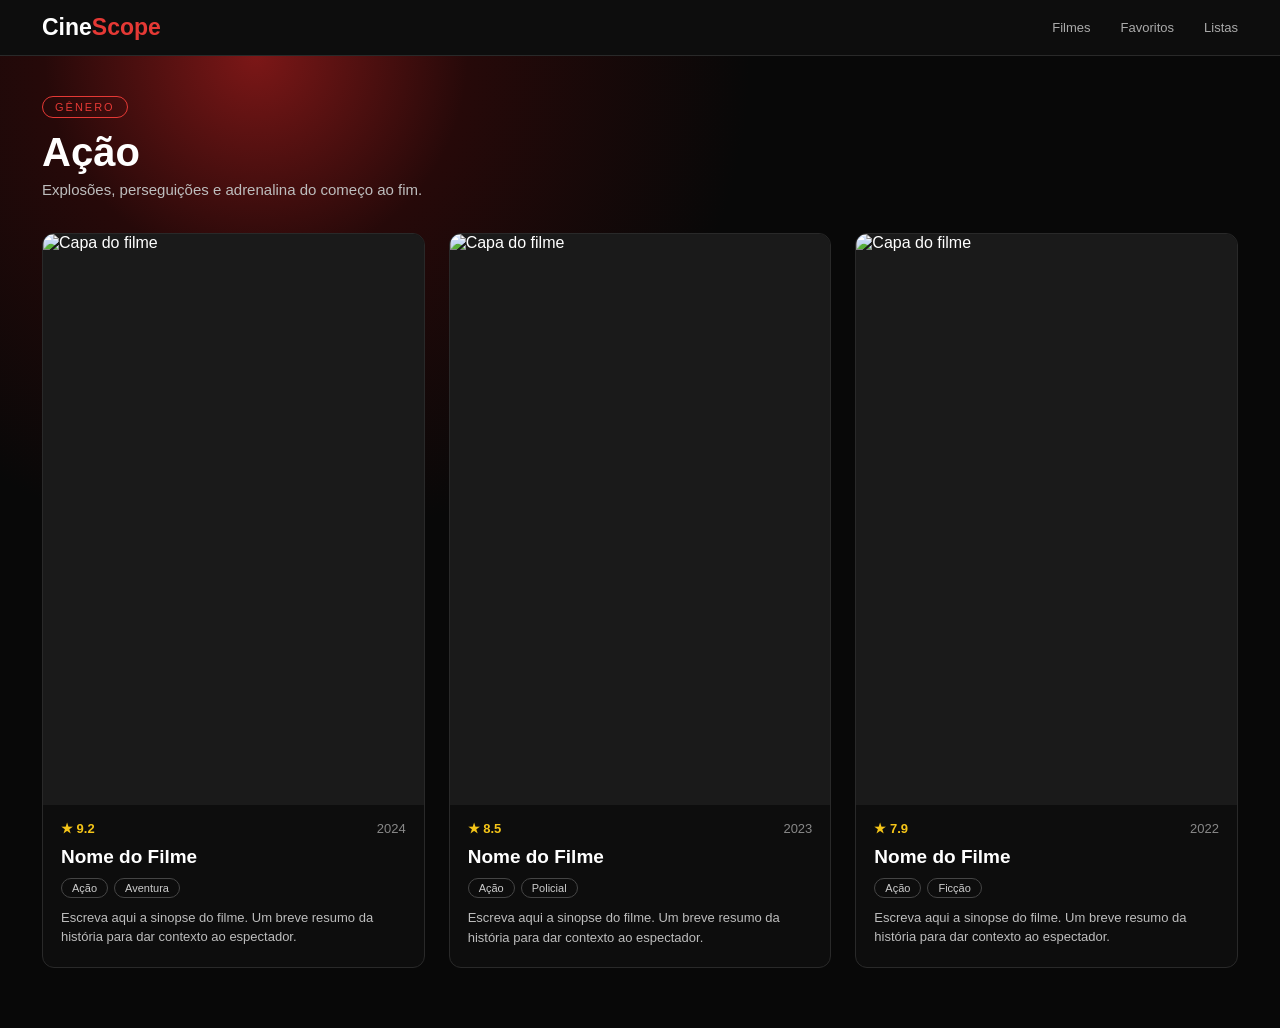
==== pages/acao.html @ 71d63e0b "adicionando página de ação" ====
<!DOCTYPE html>
<html lang="pt-BR">
<head>
    <meta charset="UTF-8">
    <meta name="viewport" content="width=device-width, initial-scale=1.0">
    <title>Ação — CineScope</title>

    <!-- CSS global -->
    <link rel="stylesheet" href="../css/style.css">

    <!-- CSS exclusivo desta página -->
    <link rel="stylesheet" href="../css/acao.css">
</head>

<body>

    <header>

        <div class="logo">
            Cine<span>Scope</span>
        </div>

        <nav>
            <a href="../index.html">Filmes</a>
            <a href="#">Favoritos</a>
            <a href="#">Listas</a>
        </nav>

    </header>


    <main class="pagina-genero">

        <div class="titulo-genero">
            <span class="tag">Gênero</span>
            <h1>Ação</h1>
            <p>Explosões, perseguições e adrenalina do começo ao fim.</p>
        </div>


        <div class="filmes-grid">

            <!-- ===== Filme 1 ===== -->
            <article class="filme-card">

                <img
                    class="filme-capa"
                    src="https://via.placeholder.com/400x600/1a1a1a/e53935?text=Capa"
                    alt="Capa do filme"
                >

                <div class="filme-info">

                    <div class="filme-topo">
                        <span class="filme-nota">★ 9.2</span>
                        <span class="filme-ano">2024</span>
                    </div>

                    <h2 class="filme-nome">Nome do Filme</h2>

                    <div class="filme-generos">
                        <span>Ação</span>
                        <span>Aventura</span>
                    </div>

                    <p class="filme-sinopse">
                        Escreva aqui a sinopse do filme. Um breve resumo
                        da história para dar contexto ao espectador.
                    </p>

                </div>

            </article>


            <!-- ===== Filme 2 ===== -->
            <article class="filme-card">

                <img
                    class="filme-capa"
                    src="https://via.placeholder.com/400x600/1a1a1a/e53935?text=Capa"
                    alt="Capa do filme"
                >

                <div class="filme-info">

                    <div class="filme-topo">
                        <span class="filme-nota">★ 8.5</span>
                        <span class="filme-ano">2023</span>
                    </div>

                    <h2 class="filme-nome">Nome do Filme</h2>

                    <div class="filme-generos">
                        <span>Ação</span>
                        <span>Policial</span>
                    </div>

                    <p class="filme-sinopse">
                        Escreva aqui a sinopse do filme. Um breve resumo
                        da história para dar contexto ao espectador.
                    </p>

                </div>

            </article>


            <!-- ===== Filme 3 ===== -->
            <article class="filme-card">

                <img
                    class="filme-capa"
                    src="https://via.placeholder.com/400x600/1a1a1a/e53935?text=Capa"
                    alt="Capa do filme"
                >

                <div class="filme-info">

                    <div class="filme-topo">
                        <span class="filme-nota">★ 7.9</span>
                        <span class="filme-ano">2022</span>
                    </div>

                    <h2 class="filme-nome">Nome do Filme</h2>

                    <div class="filme-generos">
                        <span>Ação</span>
                        <span>Ficção</span>
                    </div>

                    <p class="filme-sinopse">
                        Escreva aqui a sinopse do filme. Um breve resumo
                        da história para dar contexto ao espectador.
                    </p>

                </div>

            </article>

        </div>

    </main>

</body>
</html>
---- css/style.css ----
* {
    margin: 0;
    padding: 0;
    box-sizing: border-box;
}

body {
    background: #080808;
    color: white;
    font-family: Arial, sans-serif;
}

header {
    height: 56px;

    display: flex;
    align-items: center;
    justify-content: space-between;

    padding: 0 42px;

    background: #0d0d0d;

    border-bottom: 1px solid #292929;
}
.logo {
    font-size: 23px;
    font-weight: bold;
}

.logo span {
    color: #e53935;
}
nav {
    display: flex;
    gap: 30px;
    height: 100%;
}

nav a {
    position: relative;

    display: flex;
    align-items: center;

    color: #aaa;

    text-decoration: none;

    font-size: 13px;
}

nav a:hover {
    color: white;
}

nav .ativo {
    color: white;
}

nav .ativo::after {
    content: "";

    position: absolute;

    bottom: 0;
    left: 0;

    width: 100%;
    height: 3px;

    background: #e53935;
}
main {
    min-height: calc(100vh - 56px);

    position: relative;

    overflow: hidden;

    background:
        radial-gradient(
            circle at 20% 0%,
            #7c1717 0%,
            #260909 15%,
            #080808 35%
        );
}


.conteudo {
    position: relative;

    text-align: center;

    padding-top: 125px;
}


.conteudo h1 {
    font-size: 45px;

    margin-bottom: 8px;
}



.conteudo p {
    color: #bdbdbd;

    font-size: 20px;

    margin-bottom: 25px;
}


.pesquisa {
    width: 520px;
    height: 56px;

    margin: auto;

    display: flex;
    align-items: center;

    padding: 0 18px;

    border: 2px solid #e53935;

    border-radius: 30px;

    background: #0c0c0c;
}



.pesquisa span {
    color: #ddd;

    font-size: 30px;

    margin-right: 12px;
}



.pesquisa input {
    width: 100%;

    border: none;
    outline: none;

    background: transparent;

    color: white;

    font-size: 16px;
}

.pesquisa input::placeholder {
    color: #777;
}



.generos {
    margin-top: 31px;

    display: flex;

    justify-content: center;

    gap: 11px;

    flex-wrap: wrap;
}

.generos a {
    padding: 9px 17px;

    border: 1px solid #454545;

    border-radius: 22px;

    background: transparent;

    color: #ccc;

    cursor: pointer;
}
.generos button {
    padding: 9px 17px;

    border: 1px solid #454545;

    border-radius: 22px;

    background: transparent;

    color: #ccc;

    cursor: pointer;
}

.generos button:hover {
    border-color: #e53935;

    color: white;
}


.sugestoes {
    margin-top: 40px;

    display: flex;

    justify-content: center;
}

.sugestoes a {
    padding: 0 18px;

    color: #888;

    font-size: 13px;

    text-decoration: none;

    border-right: 1px solid #444;
}

.sugestoes a:last-child {
    border-right: none;
}

.sugestoes a:hover {
    color: white;
}


@media (max-width: 650px) {

    header {
        padding: 0 20px;
    }

    .conteudo {
        padding: 80px 20px;
    }

    .conteudo h1 {
        font-size: 32px;
    }

    .conteudo p {
        font-size: 16px;
    }

    .pesquisa {
        width: 100%;
    }

    .generos {
        gap: 8px;
    }

    .sugestoes {
        flex-wrap: wrap;
        gap: 15px;
    }

    .sugestoes a {
        border: none;
    }
}
---- css/acao.css ----
/* ============================
   PÁGINA: AÇÃO
   ============================ */

/* Cor de destaque exclusiva deste gênero */
:root {
    --acento: #e53935;
    --acento-glow: #7c1717;
    --acento-fade: #260909;
}


.pagina-genero {
    min-height: calc(100vh - 56px);

    padding: 40px 42px 60px;

    background:
        radial-gradient(
            circle at 20% 0%,
            var(--acento-glow) 0%,
            var(--acento-fade) 15%,
            #080808 35%
        );
}


/* Cabeçalho do gênero */
.titulo-genero {
    margin-bottom: 35px;
}

.titulo-genero .tag {
    display: inline-block;

    font-size: 11px;

    letter-spacing: 2px;

    text-transform: uppercase;

    color: var(--acento);

    border: 1px solid var(--acento);

    border-radius: 20px;

    padding: 4px 12px;

    margin-bottom: 12px;
}

.titulo-genero h1 {
    font-size: 40px;

    margin-bottom: 6px;
}

.titulo-genero p {
    color: #bdbdbd;

    font-size: 15px;
}


/* Grade de filmes */
.filmes-grid {
    display: grid;

    grid-template-columns: repeat(3, 1fr);

    gap: 24px;
}


/* Card do filme */
.filme-card {
    background: #0d0d0d;

    border: 1px solid #292929;

    border-radius: 12px;

    overflow: hidden;

    display: flex;
    flex-direction: column;

    transition: transform .2s, border-color .2s;
}

.filme-card:hover {
    transform: translateY(-4px);

    border-color: var(--acento);
}

.filme-capa {
    width: 100%;

    aspect-ratio: 2 / 3;

    object-fit: cover;

    display: block;

    background: #1a1a1a;
}

.filme-info {
    padding: 16px 18px 20px;

    display: flex;
    flex-direction: column;

    gap: 10px;
}

.filme-topo {
    display: flex;

    justify-content: space-between;
    align-items: center;

    font-size: 13px;

    color: #aaa;
}

.filme-nota {
    color: #f5c518;

    font-weight: bold;
}

.filme-ano {
    color: #888;
}

.filme-nome {
    font-size: 19px;

    color: #fff;
}

.filme-generos {
    display: flex;

    flex-wrap: wrap;

    gap: 6px;
}

.filme-generos span {
    font-size: 11px;

    padding: 3px 10px;

    border: 1px solid #454545;

    border-radius: 14px;

    color: #ccc;
}

.filme-sinopse {
    font-size: 13px;

    line-height: 1.5;

    color: #bdbdbd;
}


/* Responsivo */
@media (max-width: 900px) {
    .filmes-grid {
        grid-template-columns: repeat(2, 1fr);
    }
}

@media (max-width: 650px) {
    .pagina-genero {
        padding: 30px 20px 50px;
    }

    .titulo-genero h1 {
        font-size: 30px;
    }

    .filmes-grid {
        grid-template-columns: 1fr;

        gap: 20px;
    }
}
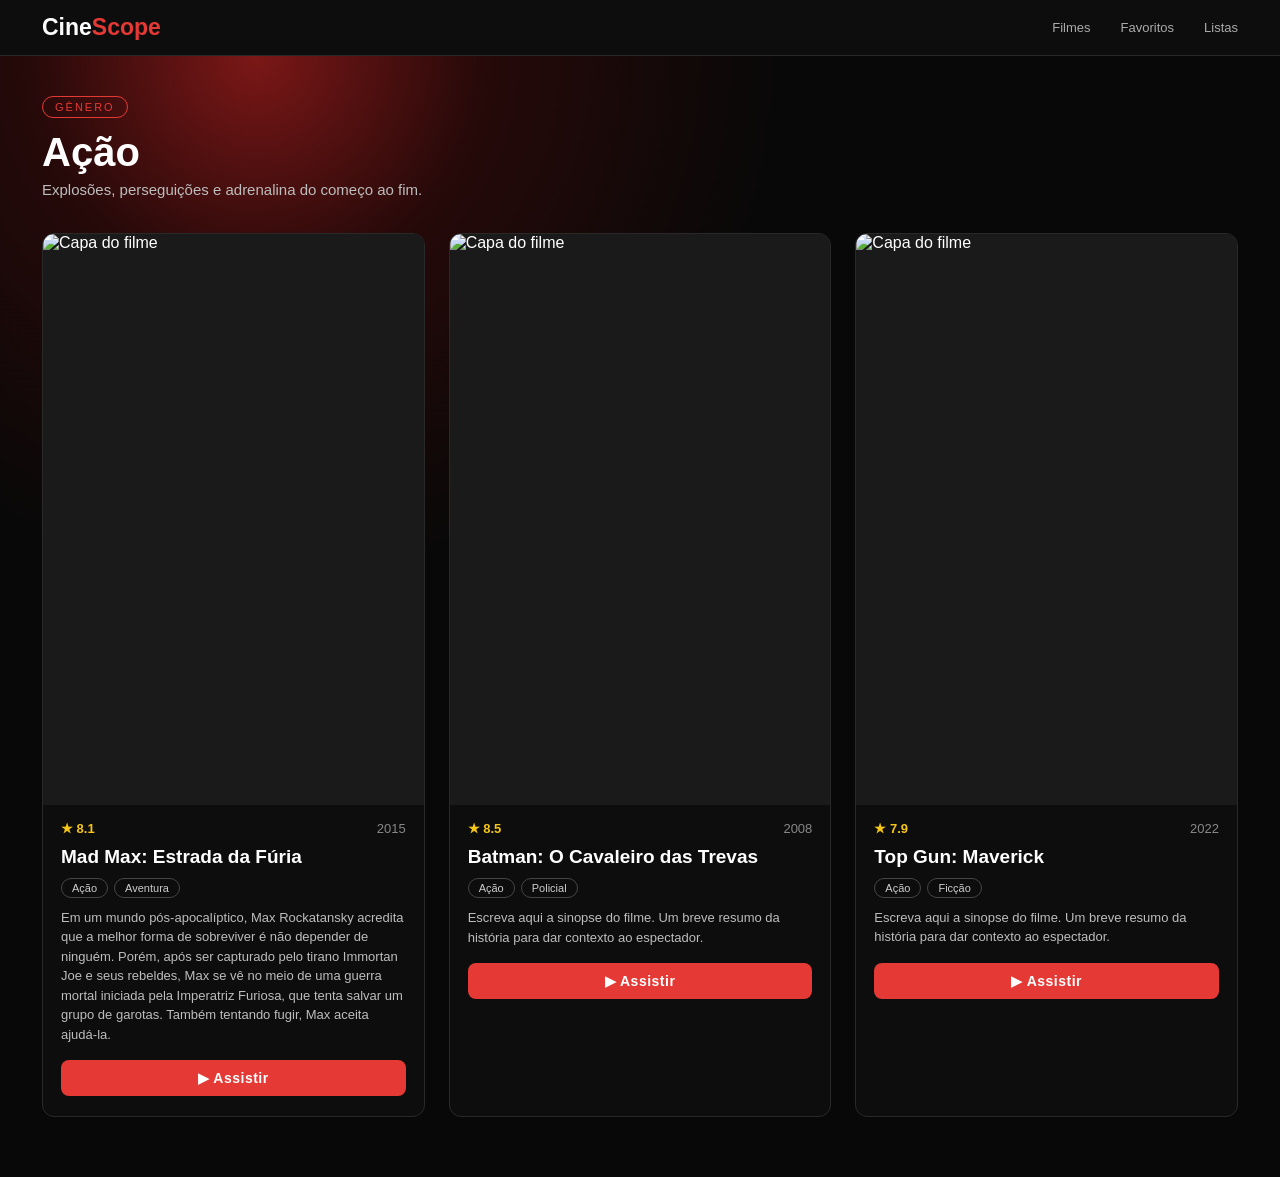
==== commit 7e2b48eb: "adicionando imagem mad max e ajustes na página de ação" ====
--- a/pages/acao.html
+++ b/pages/acao.html
@@ -4,30 +4,19 @@
     <meta charset="UTF-8">
     <meta name="viewport" content="width=device-width, initial-scale=1.0">
     <title>Ação — CineScope</title>
-
-    <!-- CSS global -->
     <link rel="stylesheet" href="../css/style.css">
-
-    <!-- CSS exclusivo desta página -->
     <link rel="stylesheet" href="../css/acao.css">
 </head>
-
 <body>
 
     <header>
-
-        <div class="logo">
-            Cine<span>Scope</span>
-        </div>
-
+        <div class="logo">Cine<span>Scope</span></div>
         <nav>
             <a href="../index.html">Filmes</a>
             <a href="#">Favoritos</a>
             <a href="#">Listas</a>
         </nav>
-
     </header>
-
 
     <main class="pagina-genero">
 
@@ -37,105 +26,93 @@
             <p>Explosões, perseguições e adrenalina do começo ao fim.</p>
         </div>
 
-
         <div class="filmes-grid">
 
             <!-- ===== Filme 1 ===== -->
             <article class="filme-card">
-
-                <img
-                    class="filme-capa"
-                    src="https://via.placeholder.com/400x600/1a1a1a/e53935?text=Capa"
-                    alt="Capa do filme"
-                >
-
+                <img class="filme-capa"
+                     src="images\mad max.webp"
+                     alt="Capa do filme">
                 <div class="filme-info">
-
                     <div class="filme-topo">
-                        <span class="filme-nota">★ 9.2</span>
-                        <span class="filme-ano">2024</span>
+                        <span class="filme-nota">★ 8.1</span>
+                        <span class="filme-ano">2015</span>
                     </div>
-
-                    <h2 class="filme-nome">Nome do Filme</h2>
-
+                    <h2 class="filme-nome">Mad Max: Estrada da Fúria</h2>
                     <div class="filme-generos">
                         <span>Ação</span>
                         <span>Aventura</span>
                     </div>
+                    <p class="filme-sinopse">
+                        Em um mundo pós-apocalíptico, Max Rockatansky acredita que a melhor forma de 
+                        sobreviver é não depender de ninguém. Porém, após ser capturado pelo tirano 
+                        Immortan Joe e seus rebeldes, Max se vê no meio de uma guerra mortal iniciada pela 
+                        Imperatriz Furiosa, que tenta salvar um grupo de garotas. Também tentando fugir, 
+                        Max aceita ajudá-la.
+                    </p>
+                    <a class="filme-assistir"
+                       href="https://exemplo.com/onde-assistir"
+                       target="_blank"
+                       rel="noopener noreferrer">
+                        ▶ Assistir
+                    </a>
+                </div>
+            </article>
 
+            <!-- ===== Filme 2 ===== -->
+            <article class="filme-card">
+                <img class="filme-capa"
+                     src="https://via.placeholder.com/400x600/1a1a1a/e53935?text=Capa"
+                     alt="Capa do filme">
+                <div class="filme-info">
+                    <div class="filme-topo">
+                        <span class="filme-nota">★ 8.5</span>
+                        <span class="filme-ano">2008</span>
+                    </div>
+                    <h2 class="filme-nome">Batman: O Cavaleiro das Trevas</h2>
+                    <div class="filme-generos">
+                        <span>Ação</span>
+                        <span>Policial</span>
+                    </div>
                     <p class="filme-sinopse">
                         Escreva aqui a sinopse do filme. Um breve resumo
                         da história para dar contexto ao espectador.
                     </p>
-
+                    <a class="filme-assistir"
+                       href="https://exemplo.com/onde-assistir"
+                       target="_blank"
+                       rel="noopener noreferrer">
+                        ▶ Assistir
+                    </a>
                 </div>
-
             </article>
 
-
-            <!-- ===== Filme 2 ===== -->
+            <!-- ===== Filme 3 ===== -->
             <article class="filme-card">
-
-                <img
-                    class="filme-capa"
-                    src="https://via.placeholder.com/400x600/1a1a1a/e53935?text=Capa"
-                    alt="Capa do filme"
-                >
-
+                <img class="filme-capa"
+                     src="https://via.placeholder.com/400x600/1a1a1a/e53935?text=Capa"
+                     alt="Capa do filme">
                 <div class="filme-info">
-
                     <div class="filme-topo">
-                        <span class="filme-nota">★ 8.5</span>
-                        <span class="filme-ano">2023</span>
+                        <span class="filme-nota">★ 7.9</span>
+                        <span class="filme-ano">2022</span>
                     </div>
-
-                    <h2 class="filme-nome">Nome do Filme</h2>
-
+                    <h2 class="filme-nome">Top Gun: Maverick</h2>
                     <div class="filme-generos">
                         <span>Ação</span>
-                        <span>Policial</span>
+                        <span>Ficção</span>
                     </div>
-
                     <p class="filme-sinopse">
                         Escreva aqui a sinopse do filme. Um breve resumo
                         da história para dar contexto ao espectador.
                     </p>
-
+                    <a class="filme-assistir"
+                       href="https://exemplo.com/onde-assistir"
+                       target="_blank"
+                       rel="noopener noreferrer">
+                        ▶ Assistir
+                    </a>
                 </div>
-
-            </article>
-
-
-            <!-- ===== Filme 3 ===== -->
-            <article class="filme-card">
-
-                <img
-                    class="filme-capa"
-                    src="https://via.placeholder.com/400x600/1a1a1a/e53935?text=Capa"
-                    alt="Capa do filme"
-                >
-
-                <div class="filme-info">
-
-                    <div class="filme-topo">
-                        <span class="filme-nota">★ 7.9</span>
-                        <span class="filme-ano">2022</span>
-                    </div>
-
-                    <h2 class="filme-nome">Nome do Filme</h2>
-
-                    <div class="filme-generos">
-                        <span>Ação</span>
-                        <span>Ficção</span>
-                    </div>
-
-                    <p class="filme-sinopse">
-                        Escreva aqui a sinopse do filme. Um breve resumo
-                        da história para dar contexto ao espectador.
-                    </p>
-
-                </div>
-
             </article>
 
         </div>
--- a/css/acao.css
+++ b/css/acao.css
@@ -9,12 +9,9 @@
     --acento-fade: #260909;
 }
 
-
 .pagina-genero {
     min-height: calc(100vh - 56px);
-
     padding: 40px 42px 60px;
-
     background:
         radial-gradient(
             circle at 20% 0%,
@@ -24,112 +21,78 @@
         );
 }
 
-
-/* Cabeçalho do gênero */
 .titulo-genero {
     margin-bottom: 35px;
 }
 
 .titulo-genero .tag {
     display: inline-block;
-
     font-size: 11px;
-
     letter-spacing: 2px;
-
     text-transform: uppercase;
-
     color: var(--acento);
-
     border: 1px solid var(--acento);
-
     border-radius: 20px;
-
     padding: 4px 12px;
-
     margin-bottom: 12px;
 }
 
 .titulo-genero h1 {
     font-size: 40px;
-
     margin-bottom: 6px;
 }
 
 .titulo-genero p {
     color: #bdbdbd;
-
     font-size: 15px;
 }
 
-
-/* Grade de filmes */
 .filmes-grid {
     display: grid;
-
     grid-template-columns: repeat(3, 1fr);
-
     gap: 24px;
 }
 
-
-/* Card do filme */
 .filme-card {
     background: #0d0d0d;
-
     border: 1px solid #292929;
-
     border-radius: 12px;
-
     overflow: hidden;
-
     display: flex;
     flex-direction: column;
-
     transition: transform .2s, border-color .2s;
 }
 
 .filme-card:hover {
     transform: translateY(-4px);
-
     border-color: var(--acento);
 }
 
 .filme-capa {
     width: 100%;
-
     aspect-ratio: 2 / 3;
-
     object-fit: cover;
-
     display: block;
-
     background: #1a1a1a;
 }
 
 .filme-info {
     padding: 16px 18px 20px;
-
     display: flex;
     flex-direction: column;
-
     gap: 10px;
 }
 
 .filme-topo {
     display: flex;
-
     justify-content: space-between;
     align-items: center;
-
     font-size: 13px;
-
     color: #aaa;
 }
 
 .filme-nota {
     color: #f5c518;
-
     font-weight: bold;
 }
 
@@ -139,40 +102,53 @@
 
 .filme-nome {
     font-size: 19px;
-
     color: #fff;
 }
 
 .filme-generos {
     display: flex;
-
     flex-wrap: wrap;
-
     gap: 6px;
 }
 
 .filme-generos span {
     font-size: 11px;
-
     padding: 3px 10px;
-
     border: 1px solid #454545;
-
     border-radius: 14px;
-
     color: #ccc;
 }
 
 .filme-sinopse {
     font-size: 13px;
-
     line-height: 1.5;
-
     color: #bdbdbd;
 }
 
+.filme-assistir {
+    display: block;
+    margin-top: 6px;
+    padding: 10px 16px;
+    text-align: center;
+    background: var(--acento);
+    color: #fff;
+    font-size: 14px;
+    font-weight: bold;
+    letter-spacing: .5px;
+    text-decoration: none;
+    border-radius: 8px;
+    transition: filter .2s, transform .2s;
+}
 
-/* Responsivo */
+.filme-assistir:hover {
+    filter: brightness(1.15);
+    transform: translateY(-1px);
+}
+
+.filme-assistir:active {
+    transform: translateY(0);
+}
+
 @media (max-width: 900px) {
     .filmes-grid {
         grid-template-columns: repeat(2, 1fr);
@@ -183,14 +159,11 @@
     .pagina-genero {
         padding: 30px 20px 50px;
     }
-
     .titulo-genero h1 {
         font-size: 30px;
     }
-
     .filmes-grid {
         grid-template-columns: 1fr;
-
         gap: 20px;
     }
 }
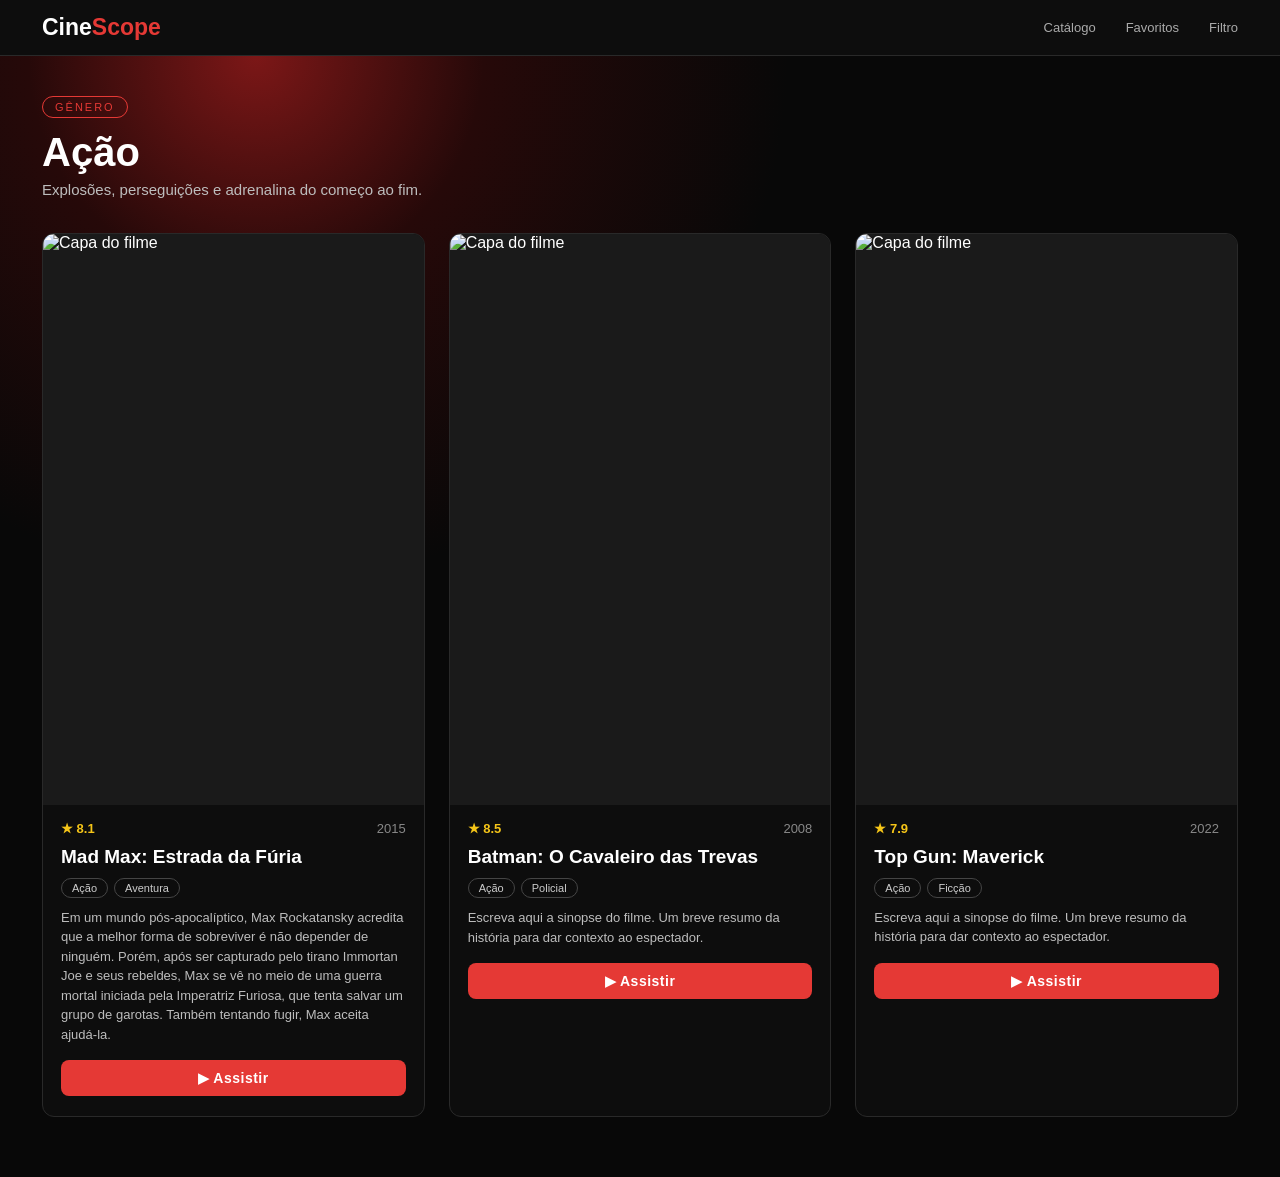
==== commit 2af75b86: "ajustes de css e paginas" ====
--- a/pages/acao.html
+++ b/pages/acao.html
@@ -12,9 +12,9 @@
     <header>
         <div class="logo">Cine<span>Scope</span></div>
         <nav>
-            <a href="../index.html">Filmes</a>
+            <a href="../index.html">Catálogo</a>
             <a href="#">Favoritos</a>
-            <a href="#">Listas</a>
+            <a href="../pages/filtro.html">Filtro</a>
         </nav>
     </header>
 
--- a/css/style.css
+++ b/css/style.css
@@ -207,6 +207,9 @@
 
     color: white;
 }
+a {
+    text-decoration: none;
+}
 
 
 .sugestoes {
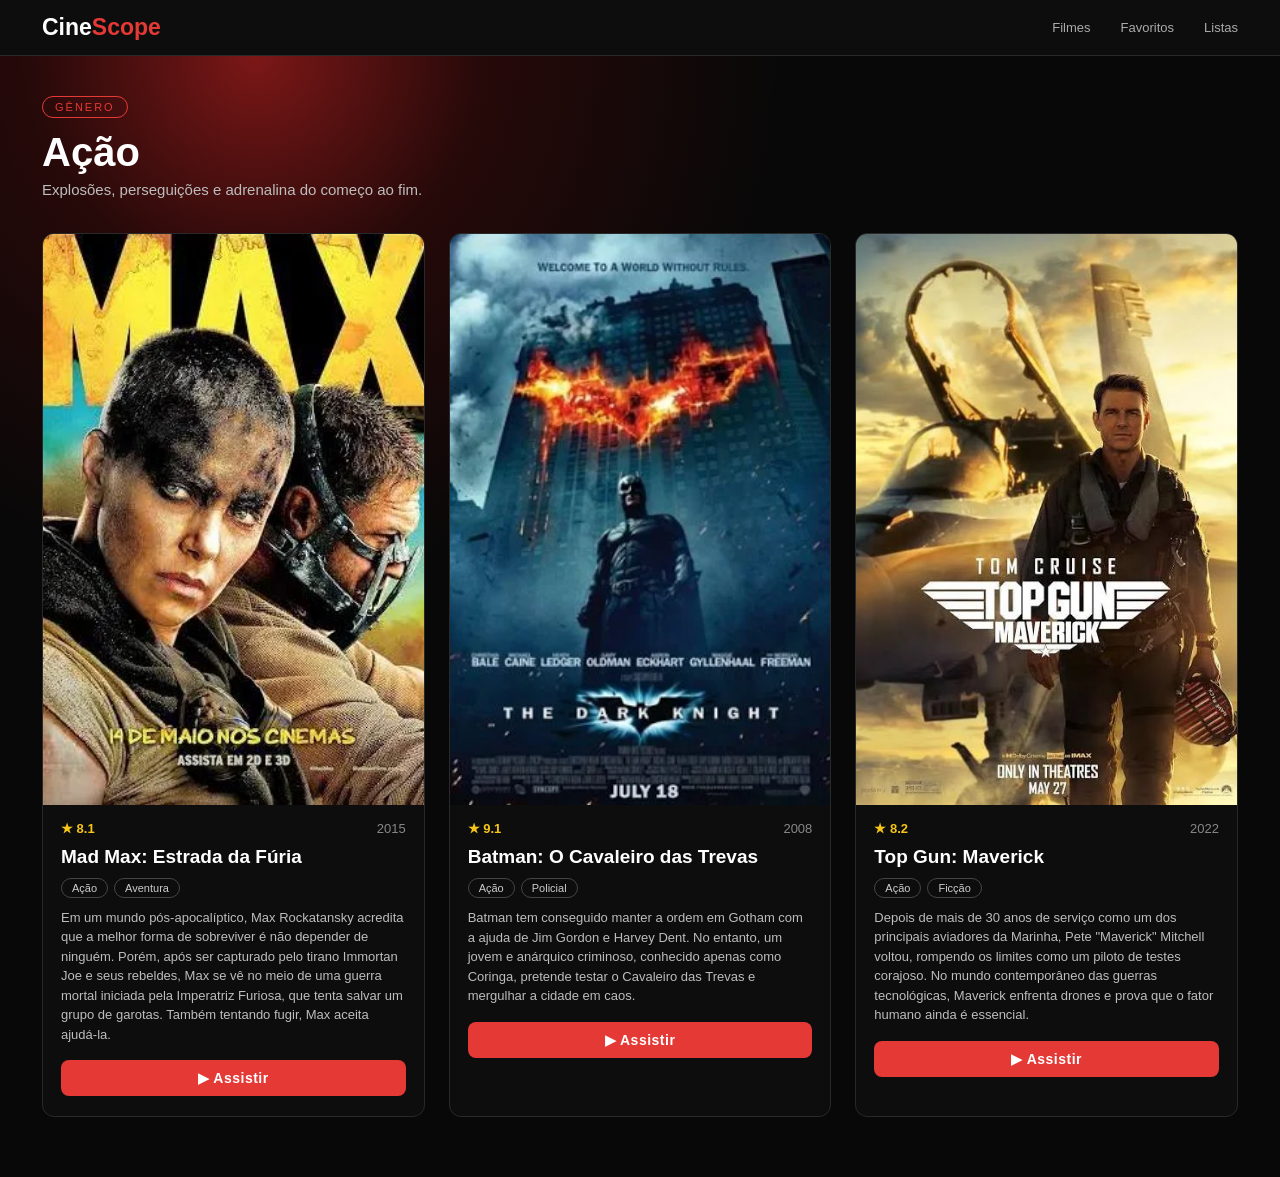
==== commit 5141511d: "outras paginas dos generos adicionados" ====
--- a/pages/acao.html
+++ b/pages/acao.html
@@ -12,9 +12,9 @@
     <header>
         <div class="logo">Cine<span>Scope</span></div>
         <nav>
-            <a href="../index.html">Catálogo</a>
+            <a href="../index.html">Filmes</a>
             <a href="#">Favoritos</a>
-            <a href="../pages/filtro.html">Filtro</a>
+            <a href="#">Listas</a>
         </nav>
     </header>
 
@@ -31,7 +31,7 @@
             <!-- ===== Filme 1 ===== -->
             <article class="filme-card">
                 <img class="filme-capa"
-                     src="images\mad max.webp"
+                     src="../images/mad max.webp"
                      alt="Capa do filme">
                 <div class="filme-info">
                     <div class="filme-topo">
@@ -51,7 +51,7 @@
                         Max aceita ajudá-la.
                     </p>
                     <a class="filme-assistir"
-                       href="https://exemplo.com/onde-assistir"
+                       href="https://www.netflix.com/br/title/80025919"
                        target="_blank"
                        rel="noopener noreferrer">
                         ▶ Assistir
@@ -62,11 +62,11 @@
             <!-- ===== Filme 2 ===== -->
             <article class="filme-card">
                 <img class="filme-capa"
-                     src="https://via.placeholder.com/400x600/1a1a1a/e53935?text=Capa"
+                     src="../images/batman cavaleiro.webp"
                      alt="Capa do filme">
                 <div class="filme-info">
                     <div class="filme-topo">
-                        <span class="filme-nota">★ 8.5</span>
+                        <span class="filme-nota">★ 9.1</span>
                         <span class="filme-ano">2008</span>
                     </div>
                     <h2 class="filme-nome">Batman: O Cavaleiro das Trevas</h2>
@@ -75,11 +75,13 @@
                         <span>Policial</span>
                     </div>
                     <p class="filme-sinopse">
-                        Escreva aqui a sinopse do filme. Um breve resumo
-                        da história para dar contexto ao espectador.
+                        Batman tem conseguido manter a ordem em Gotham com a ajuda de 
+                        Jim Gordon e Harvey Dent. No entanto, um jovem e anárquico criminoso, 
+                        conhecido apenas como Coringa, pretende testar o Cavaleiro das Trevas e 
+                        mergulhar a cidade em caos.
                     </p>
                     <a class="filme-assistir"
-                       href="https://exemplo.com/onde-assistir"
+                       href="https://www.primevideo.com/-/pt/detail/0JKQMPWCE3RTK5TFZCSIC3H7XO"
                        target="_blank"
                        rel="noopener noreferrer">
                         ▶ Assistir
@@ -90,11 +92,11 @@
             <!-- ===== Filme 3 ===== -->
             <article class="filme-card">
                 <img class="filme-capa"
-                     src="https://via.placeholder.com/400x600/1a1a1a/e53935?text=Capa"
+                     src="../images/Top Gun Maverickwebp.webp"
                      alt="Capa do filme">
                 <div class="filme-info">
                     <div class="filme-topo">
-                        <span class="filme-nota">★ 7.9</span>
+                        <span class="filme-nota">★ 8.2</span>
                         <span class="filme-ano">2022</span>
                     </div>
                     <h2 class="filme-nome">Top Gun: Maverick</h2>
@@ -103,11 +105,14 @@
                         <span>Ficção</span>
                     </div>
                     <p class="filme-sinopse">
-                        Escreva aqui a sinopse do filme. Um breve resumo
-                        da história para dar contexto ao espectador.
+                        Depois de mais de 30 anos de serviço como um dos principais 
+                        aviadores da Marinha, Pete "Maverick" Mitchell voltou, 
+                        rompendo os limites como um piloto de testes corajoso. 
+                        No mundo contemporâneo das guerras tecnológicas, Maverick 
+                        enfrenta drones e prova que o fator humano ainda é essencial.
                     </p>
                     <a class="filme-assistir"
-                       href="https://exemplo.com/onde-assistir"
+                       href="https://www.netflix.com/br/title/81198910"
                        target="_blank"
                        rel="noopener noreferrer">
                         ▶ Assistir
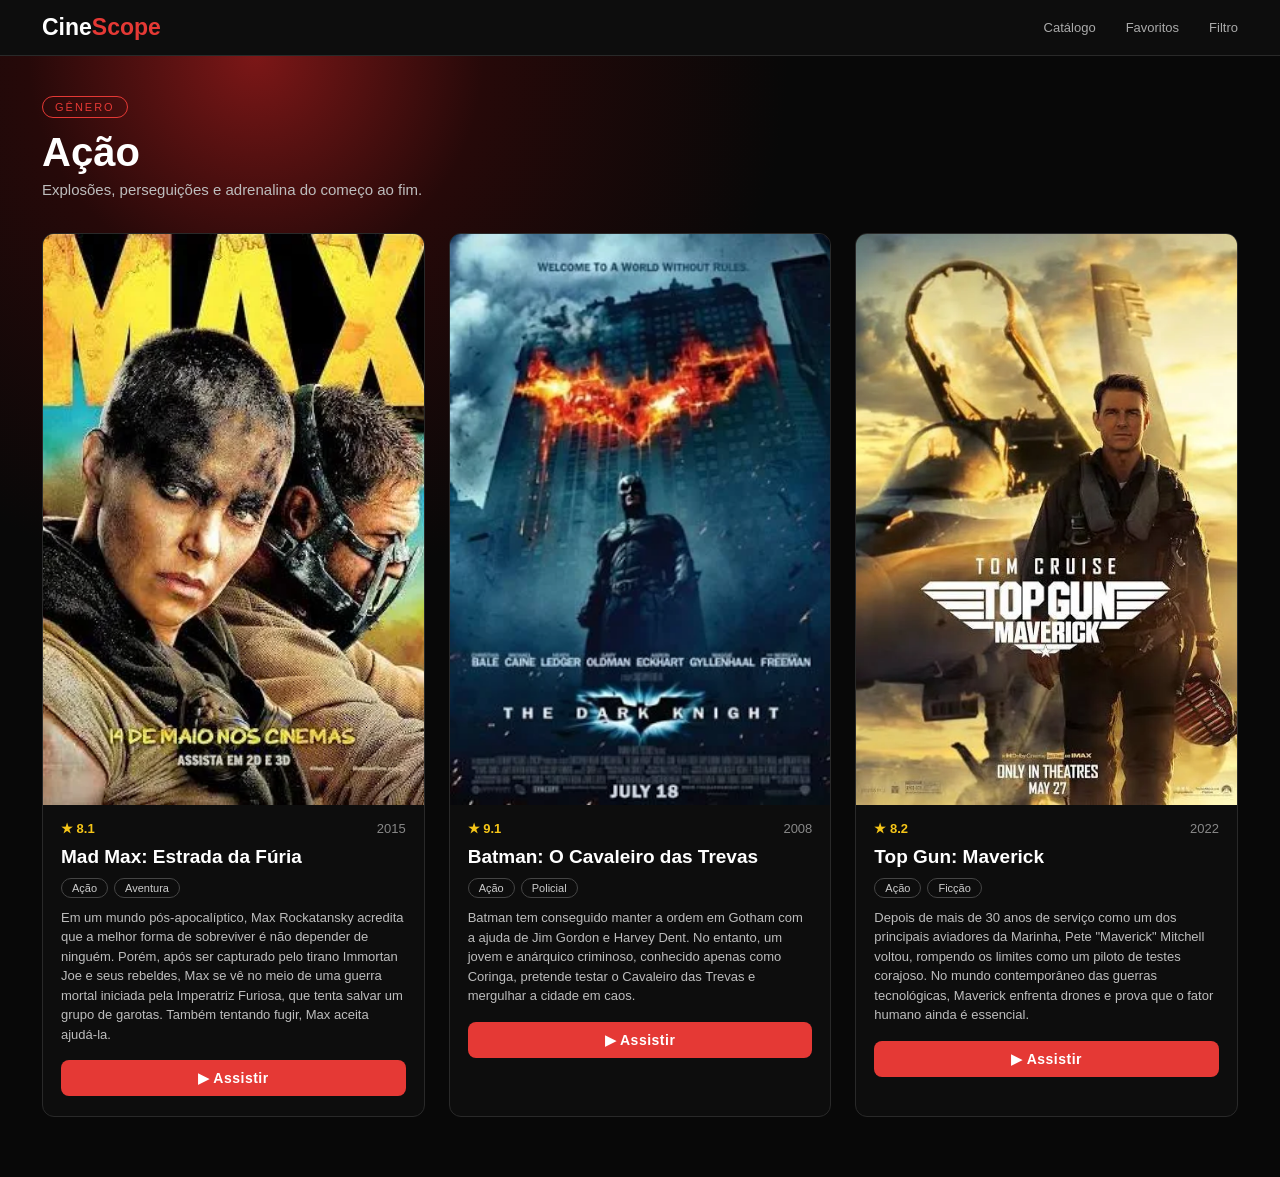
==== commit 23b06ce9: "Merge branch 'main' of https://github.com/monteiroa/web-cinescope" ====
--- a/pages/acao.html
+++ b/pages/acao.html
@@ -12,9 +12,9 @@
     <header>
         <div class="logo">Cine<span>Scope</span></div>
         <nav>
-            <a href="../index.html">Filmes</a>
+            <a href="../index.html">Catálogo</a>
             <a href="#">Favoritos</a>
-            <a href="#">Listas</a>
+            <a href="../pages/filtro.html">Filtro</a>
         </nav>
     </header>
 
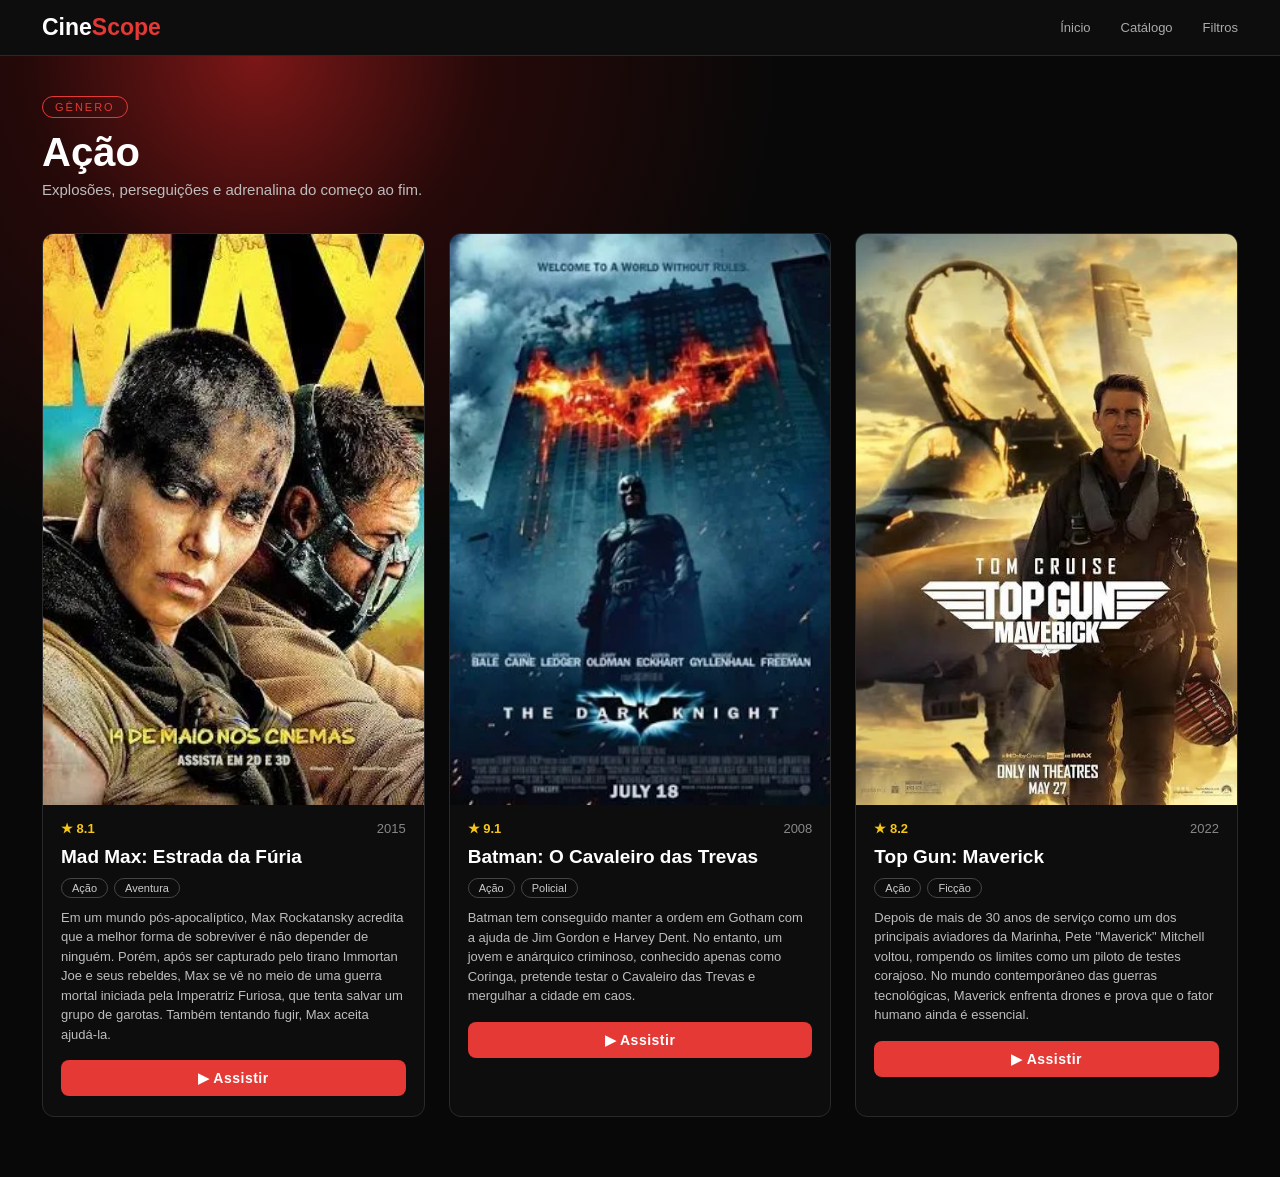
==== commit 1d0bba1e: "catalogo e filtros" ====
--- a/pages/acao.html
+++ b/pages/acao.html
@@ -12,9 +12,10 @@
     <header>
         <div class="logo">Cine<span>Scope</span></div>
         <nav>
-            <a href="../index.html">Catálogo</a>
-            <a href="#">Favoritos</a>
-            <a href="../pages/filtro.html">Filtro</a>
+            <a href="../index.html">Ínicio</a>
+            <a href="pages/catalago.html" >Catálogo</a>
+            <!-- <a href="#">Favoritos</a> -->
+            <a href="../pages/filtro.html">Filtros</a>
         </nav>
     </header>
 
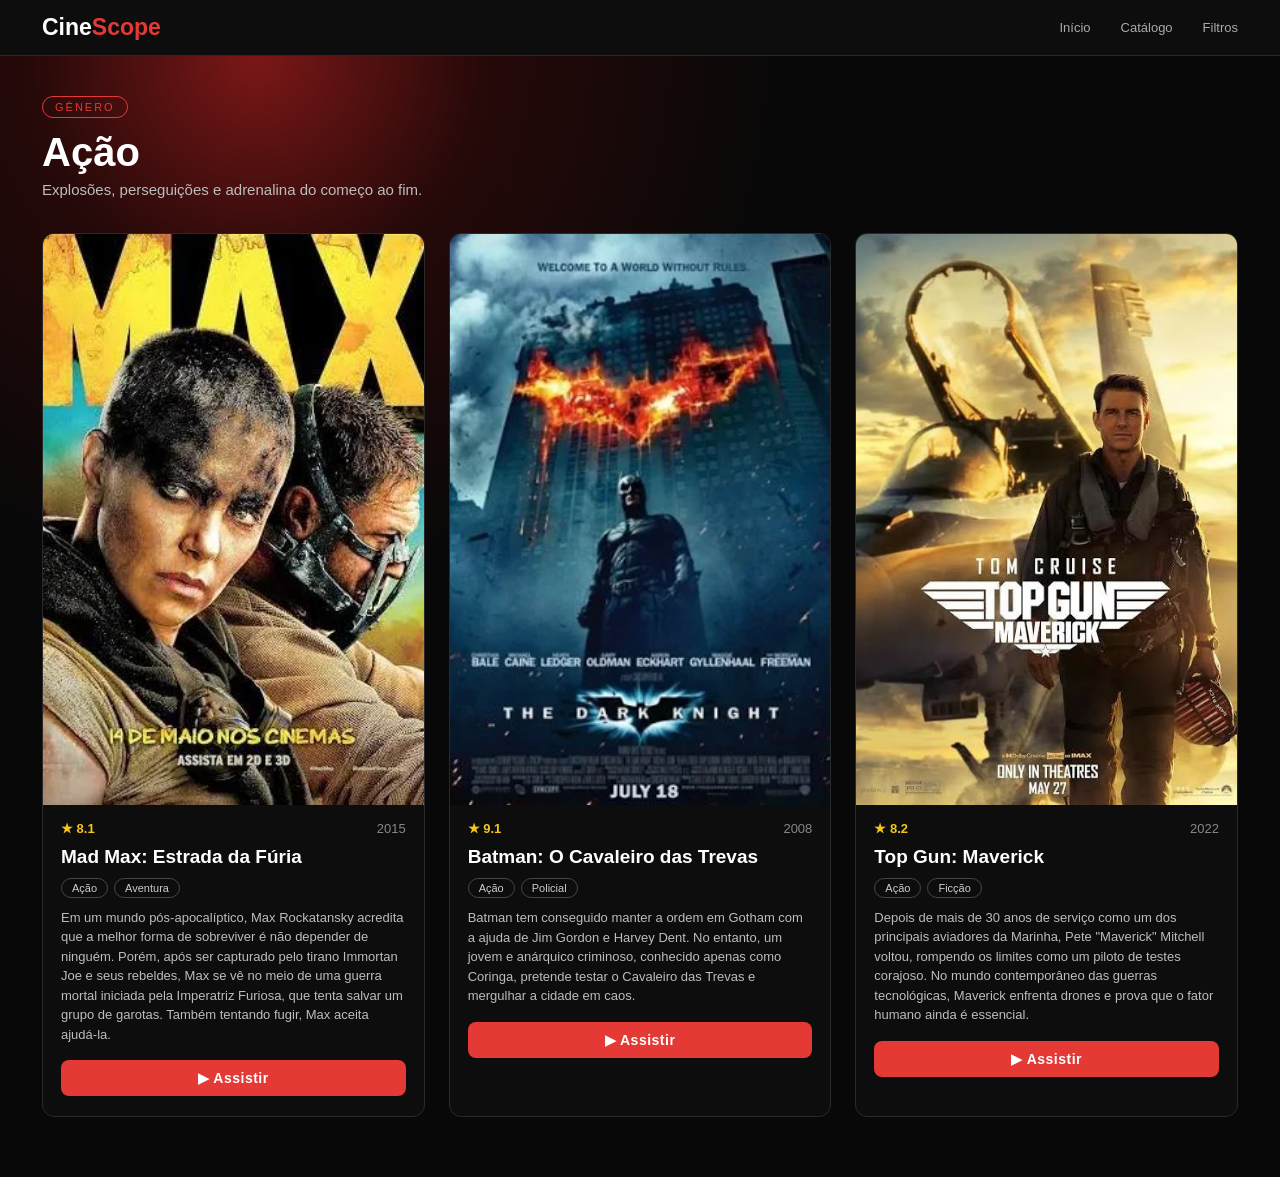
==== commit bd786126: "alt projeto" ====
--- a/pages/acao.html
+++ b/pages/acao.html
@@ -12,10 +12,10 @@
     <header>
         <div class="logo">Cine<span>Scope</span></div>
         <nav>
-            <a href="../index.html">Ínicio</a>
-            <a href="pages/catalago.html" >Catálogo</a>
+            <a href="../index.html">Início</a>
+            <a href="catalogo.html" >Catálogo</a>
             <!-- <a href="#">Favoritos</a> -->
-            <a href="../pages/filtro.html">Filtros</a>
+            <a href="filtro.html">Filtros</a>
         </nav>
     </header>
 
